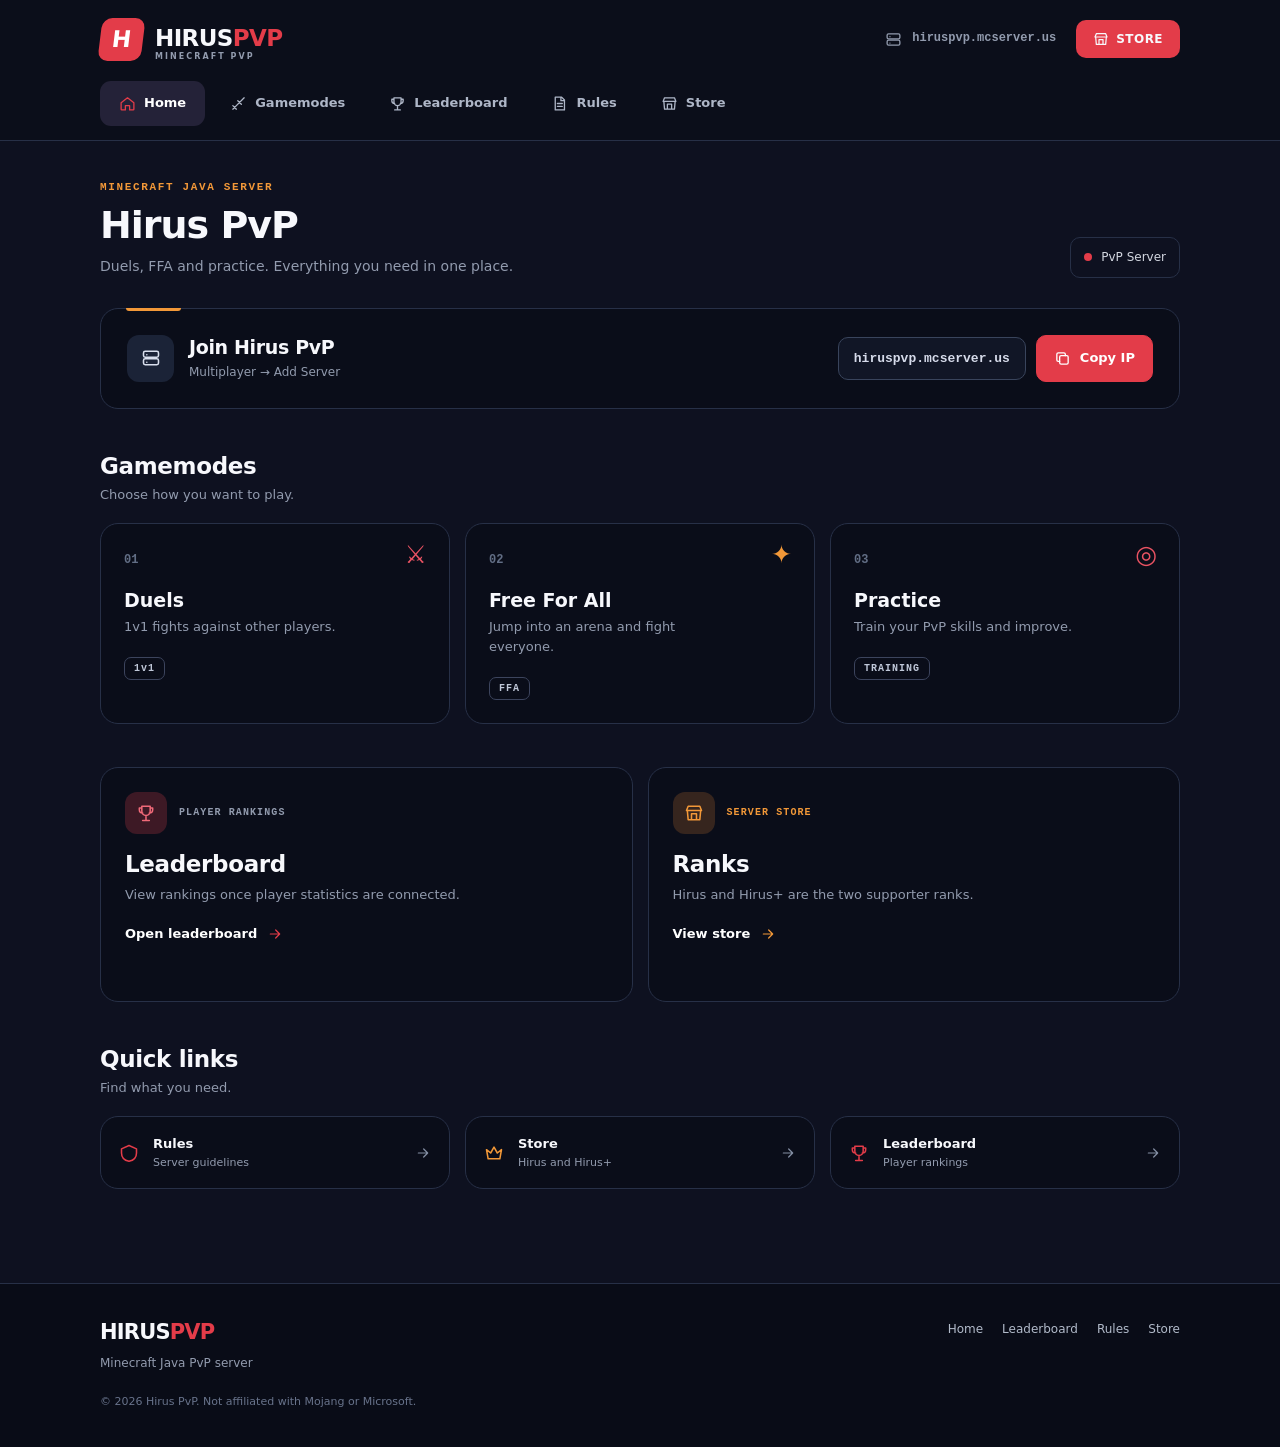
==== index.html @ 6168f1ae "Add files via upload" ====
<!doctype html><html lang="en"><head><meta charset="utf-8"><meta name="viewport" content="width=device-width,initial-scale=1"><meta name="theme-color" content="#0e1120"><meta name="description" content="Hirus PvP — Minecraft Duels, FFA, Practice, and Ranks."><title>Home | Hirus PvP</title><link rel="icon" type="image/svg+xml" href="favicon.svg"><link rel="stylesheet" href="styles.css"><script src="config.js" defer></script><script src="site.js" defer></script></head><body><svg xmlns="http://www.w3.org/2000/svg" class="icon-defs" aria-hidden="true" focusable="false"><symbol id="ico-home" viewBox="0 0 24 24"><path d="m3 11 9-7 9 7v9a1 1 0 0 1-1 1h-5v-6H9v6H4a1 1 0 0 1-1-1z"/></symbol><symbol id="ico-sword" viewBox="0 0 24 24"><path d="M20 4 9 15m2-7 5 5M4 20l5-5M4 15l5 5"/></symbol><symbol id="ico-trophy" viewBox="0 0 24 24"><path d="M7 4h10v6a5 5 0 0 1-10 0V4ZM7 6H4v2a4 4 0 0 0 4 4M17 6h3v2a4 4 0 0 1-4 4M12 15v5m-4 1h8"/></symbol><symbol id="ico-store" viewBox="0 0 24 24"><path d="M4 9h16l-1 11H5L4 9Zm-1 0 2-5h14l2 5M9 20v-7h6v7"/></symbol><symbol id="ico-rules" viewBox="0 0 24 24"><path d="M6 3h9l4 4v14H6zM14 3v5h5M9 12h7m-7 4h7"/></symbol><symbol id="ico-copy" viewBox="0 0 24 24"><rect x="8" y="8" width="12" height="12" rx="2"/><path d="M16 8V6a2 2 0 0 0-2-2H6a2 2 0 0 0-2 2v8a2 2 0 0 0 2 2h2"/></symbol><symbol id="ico-arrow" viewBox="0 0 24 24"><path d="M5 12h14m-6-6 6 6-6 6"/></symbol><symbol id="ico-crown" viewBox="0 0 24 24"><path d="m3 8 5 4 4-7 4 7 5-4-2 11H5L3 8Z"/></symbol><symbol id="ico-shield" viewBox="0 0 24 24"><path d="m12 3 9 4v5c0 6-4 9-9 10-5-1-9-4-9-10V7l9-4Z"/></symbol><symbol id="ico-check" viewBox="0 0 24 24"><path d="m5 12 5 5L20 7"/></symbol><symbol id="ico-server" viewBox="0 0 24 24"><rect x="3" y="4" width="18" height="7" rx="2"/><rect x="3" y="13" width="18" height="7" rx="2"/><path d="M7 8h.01M7 17h.01"/></symbol></svg><header class="site-header"><div class="shell header-row"><a class="brand" href="index.html" aria-label="Hirus PvP homepage"><span class="brand-icon">H</span><span class="brand-name">HIRUS<span>PVP</span><small>MINECRAFT PVP</small></span></a><a class="header-ip" href="index.html#join"><svg class="icon" aria-hidden="true"><use href="#ico-server"></use></svg> <span>hiruspvp.mcserver.us</span></a><a class="header-store" href="store.html"><svg class="icon" aria-hidden="true"><use href="#ico-store"></use></svg> STORE</a></div><nav class="shell site-nav" aria-label="Main menu"><a href="index.html" class="active" aria-current="page"><svg class="icon" aria-hidden="true"><use href="#ico-home"></use></svg><span>Home</span></a><a href="index.html#gamemodes" class="" ><svg class="icon" aria-hidden="true"><use href="#ico-sword"></use></svg><span>Gamemodes</span></a><a href="leaderboard.html" class="" ><svg class="icon" aria-hidden="true"><use href="#ico-trophy"></use></svg><span>Leaderboard</span></a><a href="rules.html" class="" ><svg class="icon" aria-hidden="true"><use href="#ico-rules"></use></svg><span>Rules</span></a><a href="store.html" class="" ><svg class="icon" aria-hidden="true"><use href="#ico-store"></use></svg><span>Store</span></a></nav></header><main id="main" class="shell page"><section class="page-top"><div><span class="eyebrow">MINECRAFT JAVA SERVER</span><h1>Hirus PvP</h1><p>Duels, FFA and practice. Everything you need in one place.</p></div><span class="top-tag"><span class="dot-red"></span> PvP Server</span></section>
<section class="panel ip-panel" id="join" aria-label="Join the server"><div class="ip-info"><span class="panel-icon"><svg class="icon" aria-hidden="true"><use href="#ico-server"></use></svg></span><div><h2>Join Hirus PvP</h2><p>Multiplayer → Add Server</p></div></div><div class="ip-controls"><code data-server-ip>hiruspvp.mcserver.us</code><button type="button" class="button button-red" data-copy-ip><svg class="icon" aria-hidden="true"><use href="#ico-copy"></use></svg> Copy IP</button></div></section>
<section class="section" id="gamemodes"><div class="section-header"><div><h2>Gamemodes</h2><p>Choose how you want to play.</p></div></div><div class="mode-grid"><article class="panel mode-card"><span class="number">01</span><span class="mode-ico">⚔</span><h3>Duels</h3><p>1v1 fights against other players.</p><span class="tag">1v1</span></article><article class="panel mode-card"><span class="number">02</span><span class="mode-ico">✦</span><h3>Free For All</h3><p>Jump into an arena and fight everyone.</p><span class="tag">FFA</span></article><article class="panel mode-card"><span class="number">03</span><span class="mode-ico">◎</span><h3>Practice</h3><p>Train your PvP skills and improve.</p><span class="tag">TRAINING</span></article></div></section>
<section class="section split"><article class="panel quick-card"><div class="quick-top"><span class="panel-icon panel-icon-red"><svg class="icon" aria-hidden="true"><use href="#ico-trophy"></use></svg></span><span class="mini-label">PLAYER RANKINGS</span></div><h2>Leaderboard</h2><p>View rankings once player statistics are connected.</p><a class="simple-link" href="leaderboard.html">Open leaderboard <svg class="icon" aria-hidden="true"><use href="#ico-arrow"></use></svg></a></article><article class="panel quick-card"><div class="quick-top"><span class="panel-icon panel-icon-orange"><svg class="icon" aria-hidden="true"><use href="#ico-store"></use></svg></span><span class="mini-label">SERVER STORE</span></div><h2>Ranks</h2><p>Hirus and Hirus+ are the two supporter ranks.</p><a class="simple-link" href="store.html">View store <svg class="icon" aria-hidden="true"><use href="#ico-arrow"></use></svg></a></article></section>
<section class="section"><div class="section-header"><div><h2>Quick links</h2><p>Find what you need.</p></div></div><div class="link-grid"><a class="panel link-tile" href="rules.html"><svg class="icon" aria-hidden="true"><use href="#ico-shield"></use></svg><span><b>Rules</b><small>Server guidelines</small></span><svg class="icon" aria-hidden="true"><use href="#ico-arrow"></use></svg></a><a class="panel link-tile" href="store.html"><svg class="icon" aria-hidden="true"><use href="#ico-crown"></use></svg><span><b>Store</b><small>Hirus and Hirus+</small></span><svg class="icon" aria-hidden="true"><use href="#ico-arrow"></use></svg></a><a class="panel link-tile" href="leaderboard.html"><svg class="icon" aria-hidden="true"><use href="#ico-trophy"></use></svg><span><b>Leaderboard</b><small>Player rankings</small></span><svg class="icon" aria-hidden="true"><use href="#ico-arrow"></use></svg></a></div></section></main><footer class="footer"><div class="shell footer-inner"><div><a class="footer-brand" href="index.html">HIRUS<span>PVP</span></a><p>Minecraft Java PvP server</p></div><div class="footer-links"><a href="index.html">Home</a><a href="leaderboard.html">Leaderboard</a><a href="rules.html">Rules</a><a href="store.html">Store</a></div><p class="legal">© <span data-year>2026</span> Hirus PvP. Not affiliated with Mojang or Microsoft.</p></div></footer><div class="toast" role="status" aria-live="polite" id="toast"></div></body></html>
---- styles.css ----
:root{
  --bg:#0e1120;--surface:#0a0d19;--surface2:#111627;--stroke:#273047;
  --stroke-strong:#39445c;--white:#f7f8fc;--muted:#929bae;
  --red:#e33c49;--red-soft:#3d1925;--orange:#f2854c;--radius:18px
}
*{box-sizing:border-box}
html{scroll-behavior:smooth;scroll-padding-top:145px}
body{margin:0;background:var(--bg);color:var(--white);font:15px/1.55 system-ui,-apple-system,"Segoe UI",Arial,sans-serif}
button,input{font:inherit}button{cursor:pointer}a{color:inherit;text-decoration:none}button:disabled{cursor:not-allowed}
:focus-visible{outline:2px solid #f37880;outline-offset:3px}
.icon-defs{position:absolute;width:0;height:0;overflow:hidden}
.icon{width:20px;height:20px;stroke:currentColor;fill:none;stroke-width:1.85;stroke-linecap:round;stroke-linejoin:round;flex:none}
#ico-home path{fill:none}
.shell{width:min(1080px,calc(100% - 40px));margin-inline:auto}
.site-header{background:#0b0e1a;border-bottom:1px solid var(--stroke)}
.header-row{display:flex;align-items:center;gap:20px;height:78px}
.brand{display:flex;align-items:center;gap:12px;min-width:0}
.brand-icon{background:var(--red);border-radius:10px;color:#fff;font:900 23px/1 system-ui;display:grid;place-items:center;width:43px;height:43px;transform:skew(-7deg);flex:none}
.brand-name{display:flex;position:relative;font-size:23px;letter-spacing:-.6px;font-weight:900;line-height:1.1}
.brand-name>span,.footer-brand>span{color:var(--red)}
.brand-name small{position:absolute;left:0;top:27px;letter-spacing:2.05px;color:var(--muted);font-size:8px;font-weight:750;white-space:nowrap}
.header-ip{margin-left:auto;color:var(--muted);display:flex;align-items:center;gap:10px;font:600 12px/1.3 ui-monospace,SFMono-Regular,Consolas,monospace}
.header-ip .icon{width:17px;height:17px}
.header-store{display:flex;align-items:center;gap:7px;background:var(--red);border-radius:10px;padding:10px 17px;font-size:12px;font-weight:800;letter-spacing:.45px}
.header-store .icon{width:16px;height:16px}
.header-store:hover,.button-red:hover{background:#bf2938}
.site-nav{display:flex;align-items:center;gap:6px;min-height:62px;padding-bottom:11px}
.site-nav a{display:flex;align-items:center;gap:8px;padding:12px 19px;border-radius:11px;color:#aeb6c7;font-weight:700;font-size:13px;white-space:nowrap;transition:background .15s}
.site-nav a:hover{color:#fff;background:#161b2e}
.site-nav a.active{color:#fff;background:#242238}
.site-nav a.active .icon{color:var(--red)}
.site-nav a .icon{width:17px;height:17px}
.page{padding-top:34px;padding-bottom:94px}
.page-top{display:flex;justify-content:space-between;align-items:flex-end;gap:24px;margin:5px 0 30px}
.eyebrow{display:block;color:var(--red);font:700 11px/1.4 ui-monospace,SFMono-Regular,Consolas,monospace;letter-spacing:1.65px;margin-bottom:8px}
h1,h2,h3,p{margin-top:0}
h1{font-size:38px;line-height:1.2;letter-spacing:-1px;margin-bottom:7px}
h2{font-size:23px;line-height:1.3;letter-spacing:-.35px}
h3{font-size:19px;line-height:1.3}
.page-top p{color:var(--muted);margin:0;font-size:14px}
.top-tag{display:inline-flex;align-items:center;gap:9px;white-space:nowrap;font-size:12px;border:1px solid var(--stroke);border-radius:10px;padding:10px 13px;color:#d3d7e0}
.dot-red{display:inline-block;width:8px;height:8px;background:var(--red);border-radius:50%}
.orange-tag{color:#ffc19c;border-color:#533026}.orange-tag .icon{width:17px;height:17px}
.panel{background:var(--surface);border:1px solid var(--stroke);border-radius:var(--radius)}
.ip-panel{padding:26px;display:flex;align-items:center;justify-content:space-between;gap:20px;flex-wrap:wrap}
.ip-info{display:flex;align-items:center;gap:15px}
.panel-icon{width:47px;height:47px;border-radius:12px;display:grid;place-items:center;color:#d9dfed;background:#1b2337;flex:none}
.panel-icon-red{background:var(--red-soft);color:#f06a79}
.panel-icon-orange{background:#36251e;color:var(--orange)}
.ip-info h2{font-size:19px;margin:0 0 3px}.ip-info p{color:var(--muted);font-size:12px;margin:0}
.ip-controls{display:flex;align-items:center;gap:10px;flex-wrap:wrap;max-width:100%}
.ip-controls code{font:600 13px ui-monospace,SFMono-Regular,Consolas,monospace;border:1px solid var(--stroke-strong);background:#111626;color:#d6dbea;border-radius:10px;padding:13px 15px;overflow-wrap:anywhere}
.button{display:inline-flex;align-items:center;justify-content:center;gap:9px;padding:11px 17px;min-height:47px;border-radius:10px;border:1px solid var(--stroke-strong);background:#181d2d;color:#fff;font-size:13px;font-weight:750;transition:background .15s}
.button-red{border-color:var(--red);background:var(--red)}
.button-outline{background:#1c2233;border:1px solid #424a63}
.button-outline:hover{background:#2a3147}
.button .icon{width:17px;height:17px}
.section{margin-top:43px}
.section-header{display:flex;justify-content:space-between;gap:10px;align-items:end;margin:0 0 18px}
.section-header h2{margin:0 0 3px}.section-header p{color:var(--muted);margin:0;font-size:13px}
.mode-grid,.products{display:grid;grid-template-columns:repeat(3,minmax(0,1fr));gap:15px}
.mode-card{padding:23px;position:relative;min-height:190px}
.mode-card .number{color:#626e85;font:700 12px ui-monospace,Consolas,monospace}
.mode-ico{position:absolute;right:22px;top:12px;color:#ea5363;font-size:25px}
.mode-card h3{margin:18px 0 4px}
.mode-card p{margin:0 0 18px;color:var(--muted);font-size:13px;max-width:240px}
.tag{border:1px solid #3c445d;color:#c0c8d9;padding:5px 9px;display:inline-block;border-radius:7px;font:700 10px ui-monospace,SFMono-Regular,monospace;letter-spacing:1px}
.split{display:grid;grid-template-columns:repeat(2,minmax(0,1fr));gap:15px}
.quick-card{padding:24px;min-height:235px}
.quick-top{display:flex;align-items:center;gap:12px;margin-bottom:16px}
.quick-top .panel-icon{width:42px;height:42px}
.mini-label{font:700 10px ui-monospace,Consolas,monospace;letter-spacing:1.1px;color:var(--muted)}
.quick-card h2{margin:0 0 5px}.quick-card p{font-size:13px;color:var(--muted);margin-bottom:17px}
.simple-link{color:#fff;font-size:13px;font-weight:700;display:inline-flex;align-items:center;gap:10px}
.simple-link .icon{width:16px;height:16px;color:var(--red)}
.simple-link:hover{text-decoration:underline}
.link-grid{display:grid;grid-template-columns:repeat(3,minmax(0,1fr));gap:15px}
.link-tile{display:flex;align-items:center;gap:14px;padding:17px 18px;transition:background .15s}
.link-tile:hover{background:#161b2b}
.link-tile>.icon:first-child{color:var(--red)}
.link-tile>.icon:last-child{width:16px;margin-left:auto;color:#848fa4}
.link-tile b{display:block;font-size:13px}.link-tile small{display:block;color:var(--muted);font-size:11px}
.footer{border-top:1px solid var(--stroke);background:#090c17;padding:32px 0 38px}
.footer-inner{display:grid;grid-template-columns:1fr auto;gap:16px}
.footer-brand{font-size:21px;font-weight:900;letter-spacing:-.8px}
.footer-inner p{color:var(--muted);font-size:12px;margin:5px 0 0}
.footer-links{display:flex;align-items:start;gap:19px;flex-wrap:wrap;padding-top:4px}
.footer-links a{color:#b2bbca;font-size:12px}.footer-links a:hover{color:#fff}
.footer-inner .legal{grid-column:1/-1;color:#68738b;font-size:11px}
.store-layout{display:grid;grid-template-columns:230px minmax(0,1fr);align-items:start;gap:22px}
.store-menu{padding:21px 16px}.store-menu h2{font-size:18px;padding:0 7px 13px;margin:0}
.store-menu-link{display:flex;align-items:center;gap:11px;padding:12px 8px;border-top:1px solid #20283b;color:#c6ccda;font-size:13px}
.store-menu-link:hover{color:#fff}.store-menu-link .icon:first-child{color:var(--red)}
.store-menu-link .icon:last-child{margin-left:auto;width:16px;color:#778198}
.store-content{min-width:0}.products{grid-template-columns:repeat(2,minmax(0,1fr))}
.product-card{padding:23px;display:flex;flex-direction:column;min-height:310px}
.product-upper{display:flex;align-items:center;justify-content:space-between;gap:10px;margin-bottom:20px}
.product-badge{display:inline-flex;align-items:center;gap:8px;color:#e6606d;font-size:12px;font-weight:900;letter-spacing:.2px}
.product-badge.plus{color:#f1a379}
.product-badge .icon{width:18px;height:18px}
.status-label{font:700 9px ui-monospace,Consolas,monospace;letter-spacing:.7px;color:#9ca6ba;border:1px solid #303a50;padding:5px 6px;border-radius:6px}
.product-card h3{font-size:30px;letter-spacing:-.6px;margin:0 0 4px}.plus-sign{color:var(--red)}
.product-card>p{font-size:13px;color:var(--muted);margin:0 0 9px}
.product-card .product-price{color:#e3e7f0;font-size:13px;font-weight:650;margin:12px 0 auto}
.product-card>.button{margin-top:18px;width:100%}
.featured-product{border-color:#744250}
.product-more{padding-top:17px;margin-top:17px;border-top:1px solid var(--stroke)}
.product-more p{font-size:13px;color:var(--muted);margin:0 0 14px}
.product-more .button{display:flex;margin-bottom:10px}
.not-live{display:block;color:#a7afc1;background:#191e2c;border-radius:9px;border:1px solid #2c3449;padding:9px 12px;text-align:center;font-size:12px;font-weight:650}
.notice{display:flex;gap:15px;padding:19px 21px;margin-top:20px}
.notice h3{font-size:15px;margin:0 0 4px}.notice p{font-size:12px;color:var(--muted);margin:0;line-height:1.7}
.notice code{color:#e6c4b7}
.leader-panel{padding:19px}
.leader-head{display:flex;gap:16px;align-items:center;justify-content:space-between;border-bottom:1px solid var(--stroke);padding-bottom:17px}
.filter-tabs{display:flex;gap:9px;flex-wrap:wrap}
.filter{display:flex;align-items:center;gap:8px;background:#121727;border:1px solid #293249;padding:12px 15px;color:#aab3c5;border-radius:11px;font-weight:750;font-size:13px}
.filter .icon{width:16px;height:16px}
.filter.active{border-color:#546078;color:#fff;background:#242b3d}
.filter.active .icon{color:var(--red)}
.searchbox input{background:#0a0d19;border:1px solid #303950;color:#a3abbd;border-radius:10px;padding:12px 13px;min-width:205px}
.empty-state{display:flex;flex-direction:column;align-items:center;text-align:center;gap:10px;padding:74px 20px 83px}
.empty-state>.icon{width:36px;height:36px;color:#e65768}
.empty-state h2{font-size:21px;margin:4px 0 0}
.empty-state p{font-size:13px;color:var(--muted);max-width:410px;margin:0}
.helper-text{font-size:12px;color:#778198;margin:16px 0 0}
.rules-panel{padding:0 23px}
.rule-item{display:grid;grid-template-columns:38px 1fr;gap:16px;padding:20px 5px;border-bottom:1px solid var(--stroke)}
.rule-item:last-child{border-bottom:0}
.rule-no{font:700 13px ui-monospace,Consolas,monospace;color:var(--red);padding-top:3px}
.rule-item h2{font-size:17px;margin:0 0 3px}.rule-item p{color:var(--muted);font-size:13px;margin:0}
.toast{position:fixed;z-index:25;right:24px;bottom:24px;background:#e4e9f2;color:#151c30;padding:12px 17px;border-radius:10px;font-size:13px;font-weight:750;opacity:0;visibility:hidden;transform:translateY(10px);transition:.15s}
.toast.visible{opacity:1;visibility:visible;transform:translateY(0)}
.sr-only{position:absolute;width:1px;height:1px;overflow:hidden;clip-path:inset(50%);white-space:nowrap}
@media(max-width:750px){
  .shell{width:min(100% - 30px,1080px)}
  .header-row{height:75px}.header-ip{display:none}
  .header-store{margin-left:auto}
  .site-nav{gap:3px;overflow-x:auto;scrollbar-width:none;min-height:60px;padding-bottom:12px}
  .site-nav::-webkit-scrollbar{display:none}
  .site-nav a{padding:10px 12px;font-size:12px}
  .site-nav a .icon{width:16px;height:16px}
  .mode-grid{grid-template-columns:repeat(2,minmax(0,1fr))}
  .mode-card:last-child{grid-column:1/-1}
  .store-layout{grid-template-columns:1fr;gap:23px}
  .store-menu{display:grid;grid-template-columns:repeat(3,minmax(0,1fr));padding:11px;gap:4px}
  .store-menu h2{grid-column:1/-1;padding:2px 5px 8px}
  .store-menu-link{font-size:12px;border:0;padding:9px;gap:6px;background:#111625;border-radius:9px}
  .store-menu-link .icon:last-child{display:none}
  .leader-head{align-items:stretch;flex-direction:column}
  .searchbox input{width:100%}
}
@media(max-width:510px){
  .page{padding-top:23px;padding-bottom:58px}
  h1{font-size:31px}
  .page-top{margin-bottom:25px;align-items:start}
  .page-top p{font-size:13px}
  .top-tag{display:none}
  .brand-name{font-size:21px}
  .header-store{padding:10px 13px}
  .site-nav{justify-content:space-between;gap:1px}
  .site-nav a{flex-direction:column;gap:3px;min-width:0;padding:8px 6px 7px;font-size:10.5px;line-height:1.3;flex:1;text-align:center}
  .site-nav a .icon{width:19px;height:19px}
  .ip-panel{padding:20px;gap:17px}
  .ip-controls{width:100%}
  .ip-controls code{flex:1;text-align:center;font-size:12px;padding:12px 9px}
  .ip-controls .button{width:100%}
  .section{margin-top:32px}
  .section-header h2{font-size:21px}
  .mode-grid,.split,.link-grid{grid-template-columns:1fr;gap:11px}
  .mode-card,.quick-card{min-height:0;padding:18px 19px}
  .mode-card:last-child{grid-column:auto}
  .mode-card h3{margin-top:10px}
  .mode-card p{margin-bottom:12px}
  .quick-card{min-height:0}
  .products{gap:11px}
  .product-card{padding:17px 13px;min-height:275px}
  .product-upper{gap:5px;flex-wrap:wrap;margin-bottom:15px}
  .product-card h3{font-size:25px}
  .product-card .button{font-size:12px;padding:10px 9px}
  .status-label{font-size:8px}
  .store-menu{gap:5px}
  .store-menu-link{font-size:11px}
  .store-menu-link .icon:first-child{width:16px;height:16px}
  .notice{padding:16px;gap:11px}
  .notice .panel-icon{width:36px;height:36px}
  .footer-inner{grid-template-columns:1fr}
  .footer-inner .legal{grid-column:auto}
  .footer-links{gap:16px}
  .leader-panel{padding:12px}
  .filter-tabs{gap:5px}
  .filter{padding:10px;flex:1;justify-content:center;font-size:11px}
  .empty-state{padding:56px 10px}
  .rule-item{grid-template-columns:26px 1fr;gap:10px}
}
@media(prefers-reduced-motion:reduce){html{scroll-behavior:auto}*,*::before,*::after{transition:none!important}}
[hidden]{display:none!important}

/* RED-FIRST THEME — restrained warm-orange highlights.
   Keeps the original layout, red primary buttons, and deep navy/black panels. */
:root { --orange: #f29838; }
.eyebrow { color: var(--orange); }
.ip-panel { position: relative; }
.ip-panel::before { content:""; position:absolute; top:-1px; left:25px; width:55px; height:3px; background:var(--orange); border-radius:0 0 3px 3px; }
.mode-card:nth-child(2) .mode-ico { color:var(--orange); }
.quick-card:nth-child(2) .mini-label, .quick-card:nth-child(2) .simple-link .icon { color:var(--orange); }
.link-tile[href="store.html"] > .icon:first-child { color:var(--orange); }
.product-card:not(.featured-product) .product-badge { color:var(--orange); }
.product-card:not(.featured-product) .buy-link { border-color:var(--orange); background:var(--orange); color:#24160b; }
.product-card:not(.featured-product) .buy-link:hover { background:#e58b26; }
.featured-product .product-badge.plus { color:var(--red); }
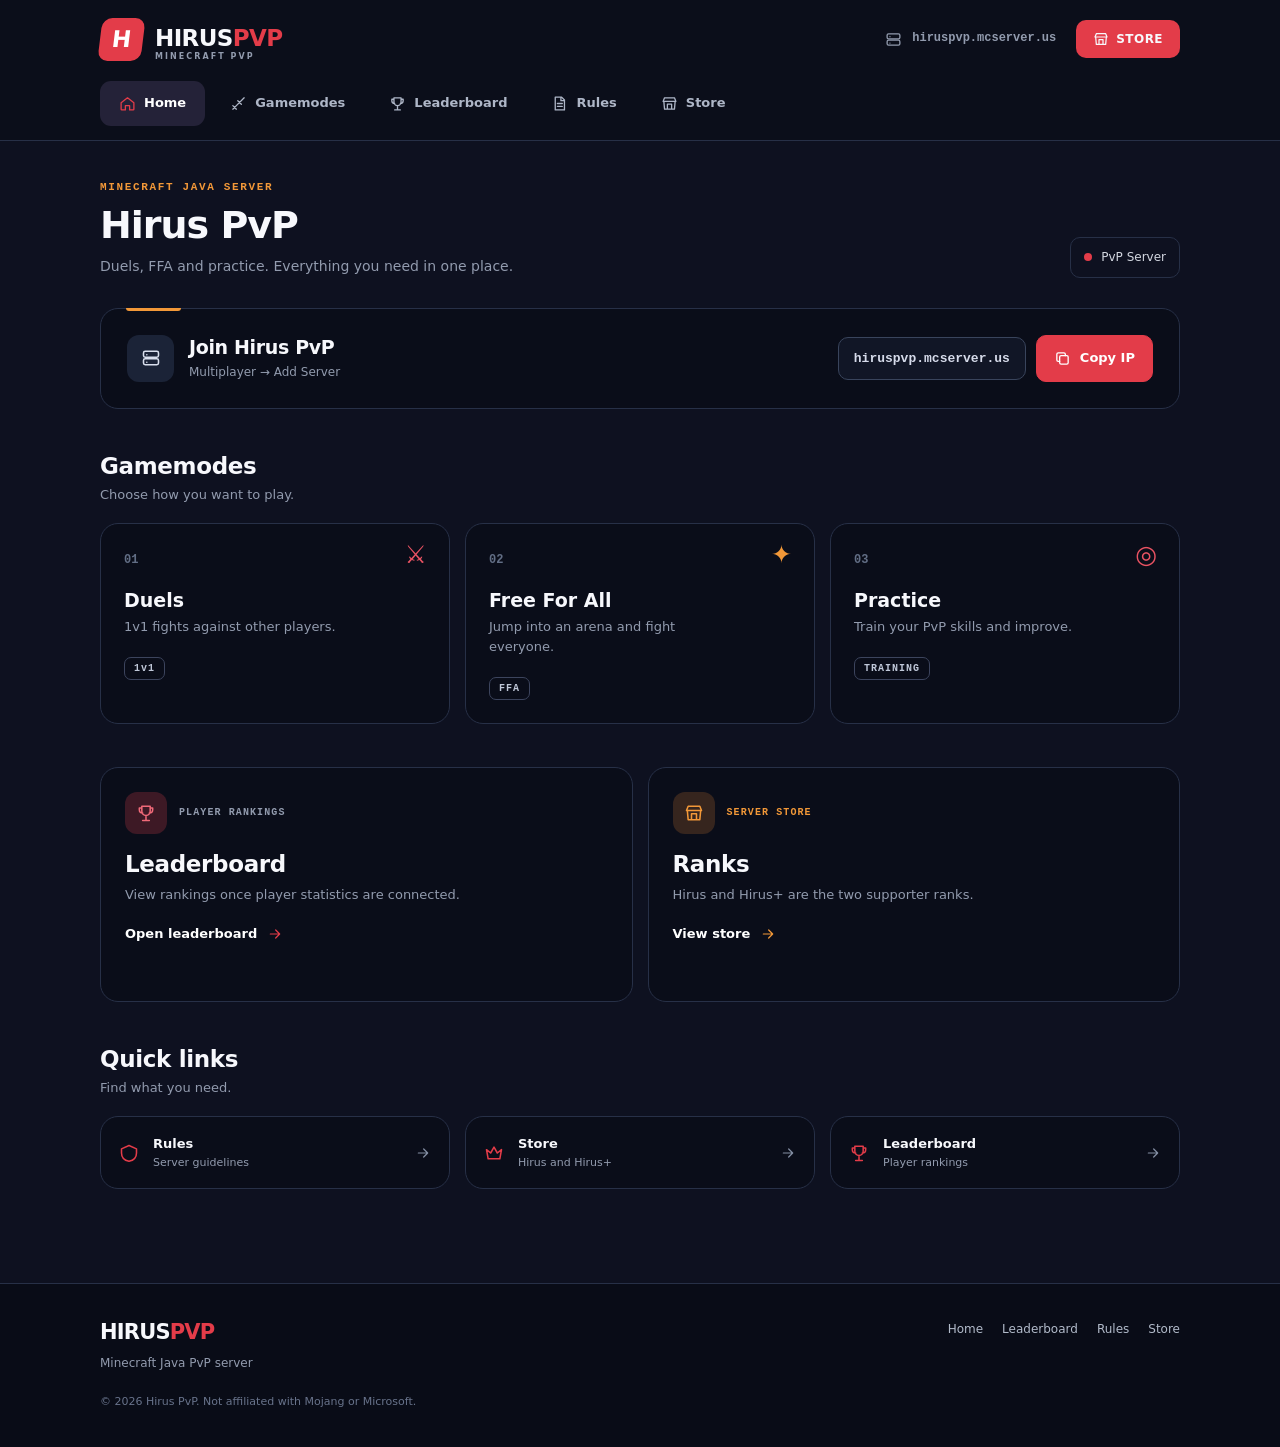
==== commit 44a535d5: "Update index.html" ====
--- a/index.html
+++ b/index.html
@@ -1,5 +1,396 @@
-<!doctype html><html lang="en"><head><meta charset="utf-8"><meta name="viewport" content="width=device-width,initial-scale=1"><meta name="theme-color" content="#0e1120"><meta name="description" content="Hirus PvP — Minecraft Duels, FFA, Practice, and Ranks."><title>Home | Hirus PvP</title><link rel="icon" type="image/svg+xml" href="favicon.svg"><link rel="stylesheet" href="styles.css"><script src="config.js" defer></script><script src="site.js" defer></script></head><body><svg xmlns="http://www.w3.org/2000/svg" class="icon-defs" aria-hidden="true" focusable="false"><symbol id="ico-home" viewBox="0 0 24 24"><path d="m3 11 9-7 9 7v9a1 1 0 0 1-1 1h-5v-6H9v6H4a1 1 0 0 1-1-1z"/></symbol><symbol id="ico-sword" viewBox="0 0 24 24"><path d="M20 4 9 15m2-7 5 5M4 20l5-5M4 15l5 5"/></symbol><symbol id="ico-trophy" viewBox="0 0 24 24"><path d="M7 4h10v6a5 5 0 0 1-10 0V4ZM7 6H4v2a4 4 0 0 0 4 4M17 6h3v2a4 4 0 0 1-4 4M12 15v5m-4 1h8"/></symbol><symbol id="ico-store" viewBox="0 0 24 24"><path d="M4 9h16l-1 11H5L4 9Zm-1 0 2-5h14l2 5M9 20v-7h6v7"/></symbol><symbol id="ico-rules" viewBox="0 0 24 24"><path d="M6 3h9l4 4v14H6zM14 3v5h5M9 12h7m-7 4h7"/></symbol><symbol id="ico-copy" viewBox="0 0 24 24"><rect x="8" y="8" width="12" height="12" rx="2"/><path d="M16 8V6a2 2 0 0 0-2-2H6a2 2 0 0 0-2 2v8a2 2 0 0 0 2 2h2"/></symbol><symbol id="ico-arrow" viewBox="0 0 24 24"><path d="M5 12h14m-6-6 6 6-6 6"/></symbol><symbol id="ico-crown" viewBox="0 0 24 24"><path d="m3 8 5 4 4-7 4 7 5-4-2 11H5L3 8Z"/></symbol><symbol id="ico-shield" viewBox="0 0 24 24"><path d="m12 3 9 4v5c0 6-4 9-9 10-5-1-9-4-9-10V7l9-4Z"/></symbol><symbol id="ico-check" viewBox="0 0 24 24"><path d="m5 12 5 5L20 7"/></symbol><symbol id="ico-server" viewBox="0 0 24 24"><rect x="3" y="4" width="18" height="7" rx="2"/><rect x="3" y="13" width="18" height="7" rx="2"/><path d="M7 8h.01M7 17h.01"/></symbol></svg><header class="site-header"><div class="shell header-row"><a class="brand" href="index.html" aria-label="Hirus PvP homepage"><span class="brand-icon">H</span><span class="brand-name">HIRUS<span>PVP</span><small>MINECRAFT PVP</small></span></a><a class="header-ip" href="index.html#join"><svg class="icon" aria-hidden="true"><use href="#ico-server"></use></svg> <span>hiruspvp.mcserver.us</span></a><a class="header-store" href="store.html"><svg class="icon" aria-hidden="true"><use href="#ico-store"></use></svg> STORE</a></div><nav class="shell site-nav" aria-label="Main menu"><a href="index.html" class="active" aria-current="page"><svg class="icon" aria-hidden="true"><use href="#ico-home"></use></svg><span>Home</span></a><a href="index.html#gamemodes" class="" ><svg class="icon" aria-hidden="true"><use href="#ico-sword"></use></svg><span>Gamemodes</span></a><a href="leaderboard.html" class="" ><svg class="icon" aria-hidden="true"><use href="#ico-trophy"></use></svg><span>Leaderboard</span></a><a href="rules.html" class="" ><svg class="icon" aria-hidden="true"><use href="#ico-rules"></use></svg><span>Rules</span></a><a href="store.html" class="" ><svg class="icon" aria-hidden="true"><use href="#ico-store"></use></svg><span>Store</span></a></nav></header><main id="main" class="shell page"><section class="page-top"><div><span class="eyebrow">MINECRAFT JAVA SERVER</span><h1>Hirus PvP</h1><p>Duels, FFA and practice. Everything you need in one place.</p></div><span class="top-tag"><span class="dot-red"></span> PvP Server</span></section>
-<section class="panel ip-panel" id="join" aria-label="Join the server"><div class="ip-info"><span class="panel-icon"><svg class="icon" aria-hidden="true"><use href="#ico-server"></use></svg></span><div><h2>Join Hirus PvP</h2><p>Multiplayer → Add Server</p></div></div><div class="ip-controls"><code data-server-ip>hiruspvp.mcserver.us</code><button type="button" class="button button-red" data-copy-ip><svg class="icon" aria-hidden="true"><use href="#ico-copy"></use></svg> Copy IP</button></div></section>
-<section class="section" id="gamemodes"><div class="section-header"><div><h2>Gamemodes</h2><p>Choose how you want to play.</p></div></div><div class="mode-grid"><article class="panel mode-card"><span class="number">01</span><span class="mode-ico">⚔</span><h3>Duels</h3><p>1v1 fights against other players.</p><span class="tag">1v1</span></article><article class="panel mode-card"><span class="number">02</span><span class="mode-ico">✦</span><h3>Free For All</h3><p>Jump into an arena and fight everyone.</p><span class="tag">FFA</span></article><article class="panel mode-card"><span class="number">03</span><span class="mode-ico">◎</span><h3>Practice</h3><p>Train your PvP skills and improve.</p><span class="tag">TRAINING</span></article></div></section>
-<section class="section split"><article class="panel quick-card"><div class="quick-top"><span class="panel-icon panel-icon-red"><svg class="icon" aria-hidden="true"><use href="#ico-trophy"></use></svg></span><span class="mini-label">PLAYER RANKINGS</span></div><h2>Leaderboard</h2><p>View rankings once player statistics are connected.</p><a class="simple-link" href="leaderboard.html">Open leaderboard <svg class="icon" aria-hidden="true"><use href="#ico-arrow"></use></svg></a></article><article class="panel quick-card"><div class="quick-top"><span class="panel-icon panel-icon-orange"><svg class="icon" aria-hidden="true"><use href="#ico-store"></use></svg></span><span class="mini-label">SERVER STORE</span></div><h2>Ranks</h2><p>Hirus and Hirus+ are the two supporter ranks.</p><a class="simple-link" href="store.html">View store <svg class="icon" aria-hidden="true"><use href="#ico-arrow"></use></svg></a></article></section>
-<section class="section"><div class="section-header"><div><h2>Quick links</h2><p>Find what you need.</p></div></div><div class="link-grid"><a class="panel link-tile" href="rules.html"><svg class="icon" aria-hidden="true"><use href="#ico-shield"></use></svg><span><b>Rules</b><small>Server guidelines</small></span><svg class="icon" aria-hidden="true"><use href="#ico-arrow"></use></svg></a><a class="panel link-tile" href="store.html"><svg class="icon" aria-hidden="true"><use href="#ico-crown"></use></svg><span><b>Store</b><small>Hirus and Hirus+</small></span><svg class="icon" aria-hidden="true"><use href="#ico-arrow"></use></svg></a><a class="panel link-tile" href="leaderboard.html"><svg class="icon" aria-hidden="true"><use href="#ico-trophy"></use></svg><span><b>Leaderboard</b><small>Player rankings</small></span><svg class="icon" aria-hidden="true"><use href="#ico-arrow"></use></svg></a></div></section></main><footer class="footer"><div class="shell footer-inner"><div><a class="footer-brand" href="index.html">HIRUS<span>PVP</span></a><p>Minecraft Java PvP server</p></div><div class="footer-links"><a href="index.html">Home</a><a href="leaderboard.html">Leaderboard</a><a href="rules.html">Rules</a><a href="store.html">Store</a></div><p class="legal">© <span data-year>2026</span> Hirus PvP. Not affiliated with Mojang or Microsoft.</p></div></footer><div class="toast" role="status" aria-live="polite" id="toast"></div></body></html>+
+<!doctype html>
+<html lang="en">
+<head>
+  <meta charset="utf-8">
+  <meta name="viewport" content="width=device-width,initial-scale=1">
+  <meta name="theme-color" content="#0e1120">
+  <meta name="description" content="Hirus PvP — Minecraft Duels, FFA, Practice, and Ranks.">
+  <title>Home | Hirus PvP</title>
+
+  <link rel="icon" type="image/svg+xml" href="/favicon.svg">
+  <link rel="stylesheet" href="/styles.css">
+  <script src="/config.js" defer></script>
+  <script src="/site.js" defer></script>
+</head>
+
+<body>
+
+<svg xmlns="http://www.w3.org/2000/svg" class="icon-defs" aria-hidden="true" focusable="false">
+
+  <symbol id="ico-home" viewBox="0 0 24 24">
+    <path d="m3 11 9-7 9 7v9a1 1 0 0 1-1 1h-5v-6H9v6H4a1 1 0 0 1-1-1z"/>
+  </symbol>
+
+  <symbol id="ico-sword" viewBox="0 0 24 24">
+    <path d="M20 4 9 15m2-7 5 5M4 20l5-5M4 15l5 5"/>
+  </symbol>
+
+  <symbol id="ico-trophy" viewBox="0 0 24 24">
+    <path d="M7 4h10v6a5 5 0 0 1-10 0V4ZM7 6H4v2a4 4 0 0 0 4 4M17 6h3v2a4 4 0 0 1-4 4M12 15v5m-4 1h8"/>
+  </symbol>
+
+  <symbol id="ico-store" viewBox="0 0 24 24">
+    <path d="M4 9h16l-1 11H5L4 9Zm-1 0 2-5h14l2 5M9 20v-7h6v7"/>
+  </symbol>
+
+  <symbol id="ico-rules" viewBox="0 0 24 24">
+    <path d="M6 3h9l4 4v14H6zM14 3v5h5M9 12h7m-7 4h7"/>
+  </symbol>
+
+  <symbol id="ico-copy" viewBox="0 0 24 24">
+    <rect x="8" y="8" width="12" height="12" rx="2"/>
+    <path d="M16 8V6a2 2 0 0 0-2-2H6a2 2 0 0 0-2 2v8a2 2 0 0 0 2 2h2"/>
+  </symbol>
+
+  <symbol id="ico-arrow" viewBox="0 0 24 24">
+    <path d="M5 12h14m-6-6 6 6-6 6"/>
+  </symbol>
+
+  <symbol id="ico-crown" viewBox="0 0 24 24">
+    <path d="m3 8 5 4 4-7 4 7 5-4-2 11H5L3 8Z"/>
+  </symbol>
+
+  <symbol id="ico-shield" viewBox="0 0 24 24">
+    <path d="m12 3 9 4v5c0 6-4 9-9 10-5-1-9-4-9-10V7l9-4Z"/>
+  </symbol>
+
+  <symbol id="ico-check" viewBox="0 0 24 24">
+    <path d="m5 12 5 5L20 7"/>
+  </symbol>
+
+  <symbol id="ico-server" viewBox="0 0 24 24">
+    <rect x="3" y="4" width="18" height="7" rx="2"/>
+    <rect x="3" y="13" width="18" height="7" rx="2"/>
+    <path d="M7 8h.01M7 17h.01"/>
+  </symbol>
+
+</svg>
+
+<header class="site-header">
+
+  <div class="shell header-row">
+
+    <a class="brand" href="/" aria-label="Hirus PvP homepage">
+      <span class="brand-icon">H</span>
+      <span class="brand-name">
+        HIRUS<span>PVP</span>
+        <small>MINECRAFT PVP</small>
+      </span>
+    </a>
+
+    <a class="header-ip" href="/#join">
+      <svg class="icon" aria-hidden="true">
+        <use href="#ico-server"></use>
+      </svg>
+      <span>hiruspvp.mcserver.us</span>
+    </a>
+
+    <a class="header-store" href="/store/">
+      <svg class="icon" aria-hidden="true">
+        <use href="#ico-store"></use>
+      </svg>
+      STORE
+    </a>
+
+  </div>
+
+  <nav class="shell site-nav" aria-label="Main menu">
+
+    <a href="/" class="active" aria-current="page">
+      <svg class="icon" aria-hidden="true">
+        <use href="#ico-home"></use>
+      </svg>
+      <span>Home</span>
+    </a>
+
+    <a href="/#gamemodes">
+      <svg class="icon" aria-hidden="true">
+        <use href="#ico-sword"></use>
+      </svg>
+      <span>Gamemodes</span>
+    </a>
+
+    <a href="/leaderboard.html">
+      <svg class="icon" aria-hidden="true">
+        <use href="#ico-trophy"></use>
+      </svg>
+      <span>Leaderboard</span>
+    </a>
+
+    <a href="/rules.html">
+      <svg class="icon" aria-hidden="true">
+        <use href="#ico-rules"></use>
+      </svg>
+      <span>Rules</span>
+    </a>
+
+    <a href="/store/">
+      <svg class="icon" aria-hidden="true">
+        <use href="#ico-store"></use>
+      </svg>
+      <span>Store</span>
+    </a>
+
+  </nav>
+
+</header>
+
+<main id="main" class="shell page">
+
+  <!-- PAGE HEADER -->
+
+  <section class="page-top">
+
+    <div>
+      <span class="eyebrow">MINECRAFT JAVA SERVER</span>
+      <h1>Hirus PvP</h1>
+      <p>Duels, FFA and practice. Everything you need in one place.</p>
+    </div>
+
+    <span class="top-tag">
+      <span class="dot-red"></span>
+      PvP Server
+    </span>
+
+  </section>
+
+  <!-- JOIN SERVER -->
+
+  <section class="panel ip-panel" id="join" aria-label="Join the server">
+
+    <div class="ip-info">
+
+      <span class="panel-icon">
+        <svg class="icon" aria-hidden="true">
+          <use href="#ico-server"></use>
+        </svg>
+      </span>
+
+      <div>
+        <h2>Join Hirus PvP</h2>
+        <p>Multiplayer → Add Server</p>
+      </div>
+
+    </div>
+
+    <div class="ip-controls">
+
+      <code data-server-ip>hiruspvp.mcserver.us</code>
+
+      <button type="button" class="button button-red" data-copy-ip>
+        <svg class="icon" aria-hidden="true">
+          <use href="#ico-copy"></use>
+        </svg>
+        Copy IP
+      </button>
+
+    </div>
+
+  </section>
+
+  <!-- GAMEMODES -->
+
+  <section class="section" id="gamemodes">
+
+    <div class="section-header">
+      <div>
+        <h2>Gamemodes</h2>
+        <p>Choose how you want to play.</p>
+      </div>
+    </div>
+
+    <div class="mode-grid">
+
+      <article class="panel mode-card">
+        <span class="number">01</span>
+        <span class="mode-ico">⚔</span>
+        <h3>Duels</h3>
+        <p>1v1 fights against other players.</p>
+        <span class="tag">1v1</span>
+      </article>
+
+      <article class="panel mode-card">
+        <span class="number">02</span>
+        <span class="mode-ico">✦</span>
+        <h3>Free For All</h3>
+        <p>Jump into an arena and fight everyone.</p>
+        <span class="tag">FFA</span>
+      </article>
+
+      <article class="panel mode-card">
+        <span class="number">03</span>
+        <span class="mode-ico">◎</span>
+        <h3>Practice</h3>
+        <p>Train your PvP skills and improve.</p>
+        <span class="tag">TRAINING</span>
+      </article>
+
+    </div>
+
+  </section>
+
+  <!-- LEADERBOARD AND STORE -->
+
+  <section class="section split">
+
+    <article class="panel quick-card">
+
+      <div class="quick-top">
+
+        <span class="panel-icon panel-icon-red">
+          <svg class="icon" aria-hidden="true">
+            <use href="#ico-trophy"></use>
+          </svg>
+        </span>
+
+        <span class="mini-label">PLAYER RANKINGS</span>
+
+      </div>
+
+      <h2>Leaderboard</h2>
+      <p>View rankings once player statistics are connected.</p>
+
+      <a class="simple-link" href="/leaderboard.html">
+        Open leaderboard
+        <svg class="icon" aria-hidden="true">
+          <use href="#ico-arrow"></use>
+        </svg>
+      </a>
+
+    </article>
+
+    <article class="panel quick-card">
+
+      <div class="quick-top">
+
+        <span class="panel-icon panel-icon-orange">
+          <svg class="icon" aria-hidden="true">
+            <use href="#ico-store"></use>
+          </svg>
+        </span>
+
+        <span class="mini-label">SERVER STORE</span>
+
+      </div>
+
+      <h2>Ranks</h2>
+      <p>Hirus and Hirus+ are the two supporter ranks.</p>
+
+      <a class="simple-link" href="/store/">
+        View store
+        <svg class="icon" aria-hidden="true">
+          <use href="#ico-arrow"></use>
+        </svg>
+      </a>
+
+    </article>
+
+  </section>
+
+  <!-- QUICK LINKS -->
+
+  <section class="section">
+
+    <div class="section-header">
+      <div>
+        <h2>Quick links</h2>
+        <p>Find what you need.</p>
+      </div>
+    </div>
+
+    <div class="link-grid">
+
+      <a class="panel link-tile" href="/rules.html">
+
+        <svg class="icon" aria-hidden="true">
+          <use href="#ico-shield"></use>
+        </svg>
+
+        <span>
+          <b>Rules</b>
+          <small>Server guidelines</small>
+        </span>
+
+        <svg class="icon" aria-hidden="true">
+          <use href="#ico-arrow"></use>
+        </svg>
+
+      </a>
+
+      <a class="panel link-tile" href="/store/">
+
+        <svg class="icon" aria-hidden="true">
+          <use href="#ico-crown"></use>
+        </svg>
+
+        <span>
+          <b>Store</b>
+          <small>Hirus and Hirus+</small>
+        </span>
+
+        <svg class="icon" aria-hidden="true">
+          <use href="#ico-arrow"></use>
+        </svg>
+
+      </a>
+
+      <a class="panel link-tile" href="/leaderboard.html">
+
+        <svg class="icon" aria-hidden="true">
+          <use href="#ico-trophy"></use>
+        </svg>
+
+        <span>
+          <b>Leaderboard</b>
+          <small>Player rankings</small>
+        </span>
+
+        <svg class="icon" aria-hidden="true">
+          <use href="#ico-arrow"></use>
+        </svg>
+
+      </a>
+
+    </div>
+
+  </section>
+
+</main>
+
+<!-- FOOTER -->
+
+<footer class="footer">
+
+  <div class="shell footer-inner">
+
+    <div>
+
+      <a class="footer-brand" href="/">
+        HIRUS<span>PVP</span>
+      </a>
+
+      <p>Minecraft Java PvP server</p>
+
+    </div>
+
+    <div class="footer-links">
+      <a href="/">Home</a>
+      <a href="/leaderboard.html">Leaderboard</a>
+      <a href="/rules.html">Rules</a>
+      <a href="/store/">Store</a>
+    </div>
+
+    <p class="legal">
+      © <span data-year>2026</span> Hirus PvP.
+      Not affiliated with Mojang or Microsoft.
+    </p>
+
+  </div>
+
+</footer>
+
+<div class="toast" role="status" aria-live="polite" id="toast"></div>
+
+</body>
+</html>
